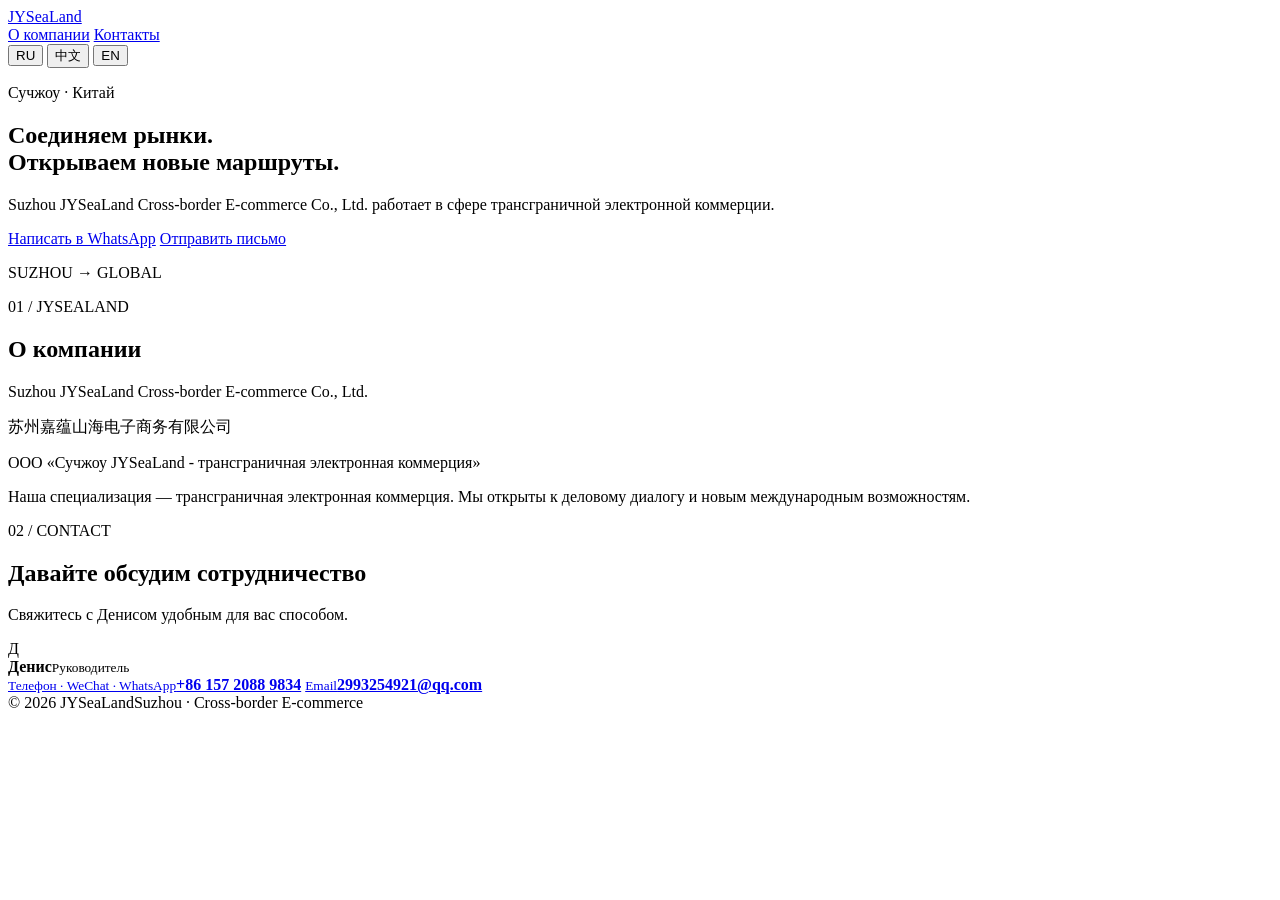
==== index.html @ 82a970c0 "Add JYSeaLand website" ====
<!doctype html>
<html lang="ru">
<head>
  <meta charset="utf-8" />
  <meta name="viewport" content="width=device-width, initial-scale=1" />
  <meta name="description" content="Suzhou JYSeaLand Cross-border E-commerce Co., Ltd. — трансграничная электронная коммерция." />
  <title>JYSeaLand — Cross-border E-commerce</title>
  <link rel="stylesheet" href="styles.css" />
</head>
<body>
  <header class="nav shell">
    <a class="brand" href="#top" aria-label="JYSeaLand — главная">
      <span class="brand-mark" aria-hidden="true"><i></i></span>
      <span>JYSeaLand</span>
    </a>
    <nav aria-label="Основная навигация">
      <a data-i18n="navAbout" href="#about">О компании</a>
      <a data-i18n="navContact" href="#contact">Контакты</a>
    </nav>
    <div class="languages" role="group" aria-label="Язык сайта">
      <button type="button" data-lang="ru" class="active">RU</button>
      <button type="button" data-lang="zh">中文</button>
      <button type="button" data-lang="en">EN</button>
    </div>
  </header>

  <main id="top">
    <section class="hero shell">
      <div class="hero-copy">
        <p class="eyebrow" data-i18n="eyebrow">Сучжоу · Китай</p>
        <h1 data-i18n="heroTitle">Соединяем рынки.<br />Открываем новые маршруты.</h1>
        <p class="lead" data-i18n="heroText">Suzhou JYSeaLand Cross-border E-commerce Co., Ltd. работает в сфере трансграничной электронной коммерции.</p>
        <div class="actions">
          <a class="button primary" href="https://wa.me/8615720889834" data-i18n="writeWhatsApp">Написать в WhatsApp</a>
          <a class="button ghost" href="mailto:2993254921@qq.com" data-i18n="sendEmail">Отправить письмо</a>
        </div>
      </div>
      <div class="hero-art" aria-hidden="true">
        <div class="route route-a"></div>
        <div class="route route-b"></div>
        <span class="port p1"></span><span class="port p2"></span><span class="port p3"></span>
        <div class="globe"><span></span></div>
        <p>SUZHOU <b>→</b> GLOBAL</p>
      </div>
    </section>

    <section class="wave-band" aria-hidden="true"><div></div><div></div><div></div></section>

    <section id="about" class="about shell">
      <div>
        <p class="section-no">01 / JYSEALAND</p>
        <h2 data-i18n="aboutTitle">О компании</h2>
      </div>
      <div class="about-copy">
        <p class="company-en">Suzhou JYSeaLand Cross-border E-commerce Co., Ltd.</p>
        <p class="company-zh">苏州嘉蕴山海电子商务有限公司</p>
        <p class="company-ru">ООО «Сучжоу JYSeaLand - трансграничная электронная коммерция»</p>
        <p class="muted" data-i18n="aboutText">Наша специализация — трансграничная электронная коммерция. Мы открыты к деловому диалогу и новым международным возможностям.</p>
      </div>
    </section>

    <section id="contact" class="contact shell">
      <div class="contact-card">
        <div>
          <p class="section-no light">02 / CONTACT</p>
          <h2 data-i18n="contactTitle">Давайте обсудим сотрудничество</h2>
          <p data-i18n="contactText">Свяжитесь с Денисом удобным для вас способом.</p>
        </div>
        <div class="person">
          <span class="avatar">Д</span>
          <div><strong>Денис</strong><small data-i18n="role">Руководитель</small></div>
        </div>
        <div class="contact-links">
          <a href="tel:+8615720889834"><small data-i18n="phoneLabel">Телефон · WeChat · WhatsApp</small><strong>+86 157 2088 9834</strong></a>
          <a href="mailto:2993254921@qq.com"><small>Email</small><strong>2993254921@qq.com</strong></a>
        </div>
      </div>
    </section>
  </main>

  <footer class="shell"><span>© 2026 JYSeaLand</span><span data-i18n="footer">Suzhou · Cross-border E-commerce</span></footer>
  <script src="script.js"></script>
</body>
</html>
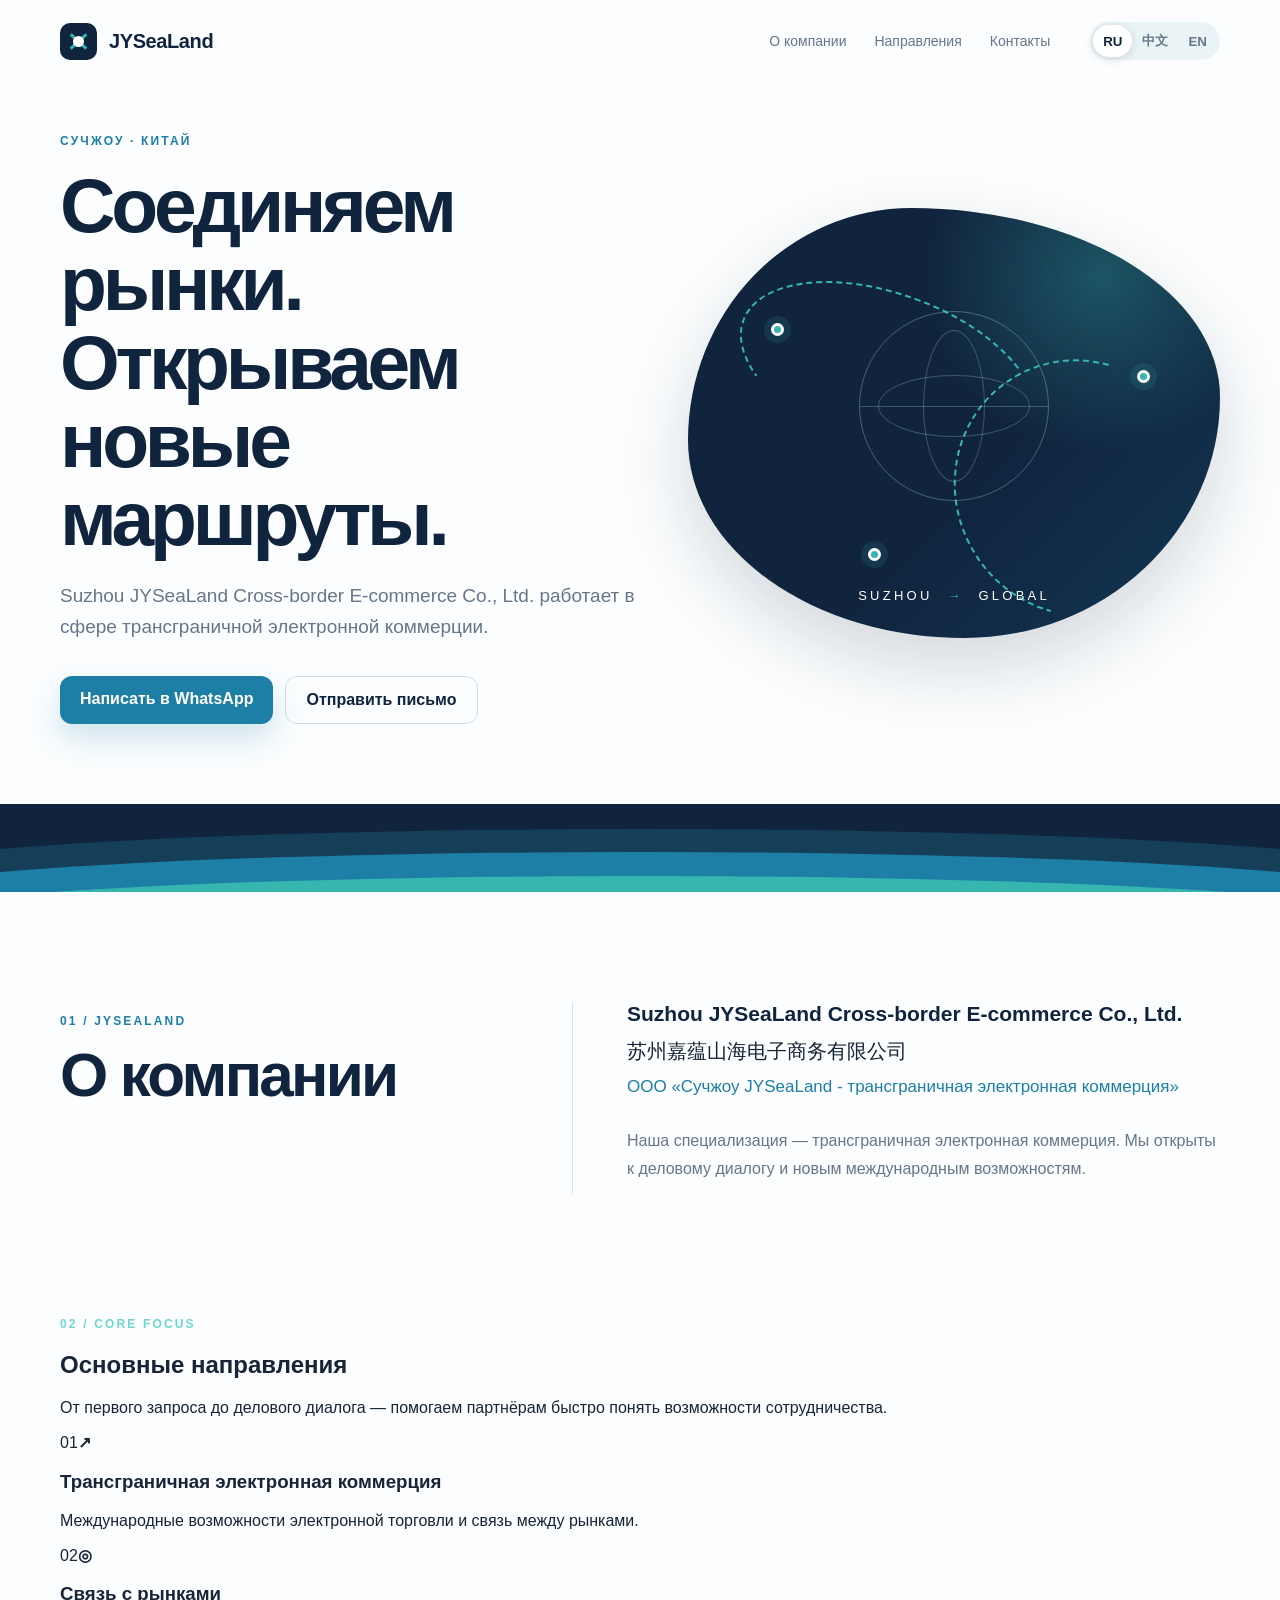
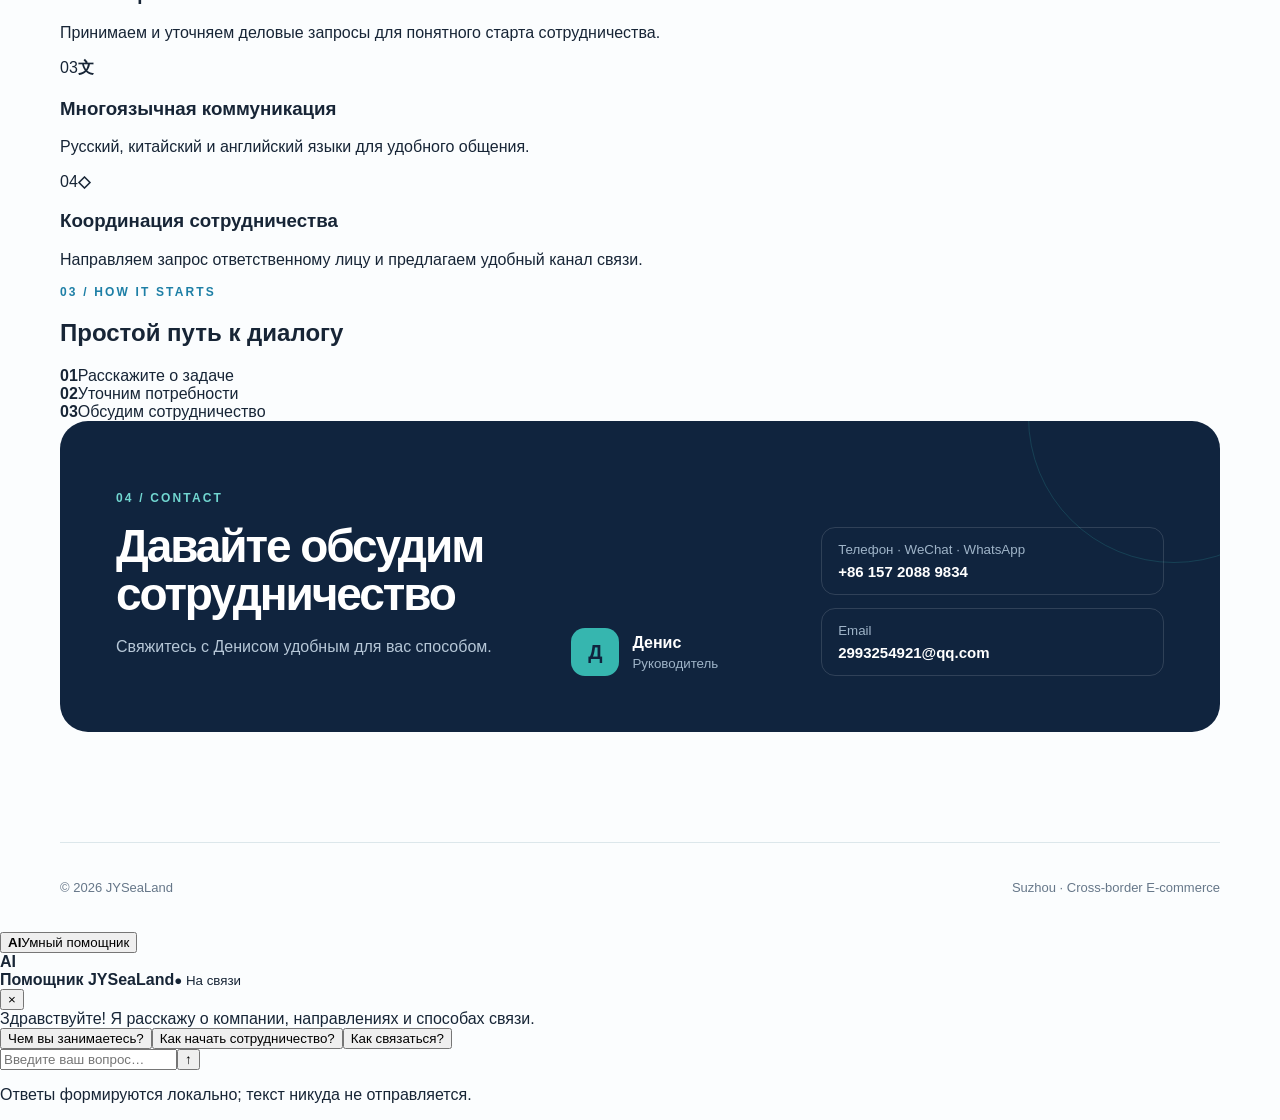
==== commit 9f85b6b4: "Improve company site content and structure" ====
--- a/index.html
+++ b/index.html
@@ -15,6 +15,7 @@
     </a>
     <nav aria-label="Основная навигация">
       <a data-i18n="navAbout" href="#about">О компании</a>
+      <a data-i18n="navBusiness" href="#business">Направления</a>
       <a data-i18n="navContact" href="#contact">Контакты</a>
     </nav>
     <div class="languages" role="group" aria-label="Язык сайта">
@@ -59,10 +60,30 @@
       </div>
     </section>
 
-    <section id="contact" class="contact shell">
+    <section id="business" class="business">
+      <div class="shell">
+        <div class="section-head reveal">
+          <div><p class="section-no light">02 / CORE FOCUS</p><h2 data-i18n="businessTitle">Основные направления</h2></div>
+          <p data-i18n="businessIntro">От первого запроса до делового диалога — помогаем партнёрам быстро понять возможности сотрудничества.</p>
+        </div>
+        <div class="service-grid">
+          <article class="service reveal"><span>01</span><b>↗</b><h3 data-i18n="service1Title">Трансграничная электронная коммерция</h3><p data-i18n="service1Text">Международные возможности электронной торговли и связь между рынками.</p></article>
+          <article class="service reveal"><span>02</span><b>◎</b><h3 data-i18n="service2Title">Связь с рынками</h3><p data-i18n="service2Text">Принимаем и уточняем деловые запросы для понятного старта сотрудничества.</p></article>
+          <article class="service reveal"><span>03</span><b>文</b><h3 data-i18n="service3Title">Многоязычная коммуникация</h3><p data-i18n="service3Text">Русский, китайский и английский языки для удобного общения.</p></article>
+          <article class="service reveal"><span>04</span><b>◇</b><h3 data-i18n="service4Title">Координация сотрудничества</h3><p data-i18n="service4Text">Направляем запрос ответственному лицу и предлагаем удобный канал связи.</p></article>
+        </div>
+      </div>
+    </section>
+
+    <section class="process shell reveal">
+      <p class="section-no">03 / HOW IT STARTS</p><h2 data-i18n="processTitle">Простой путь к диалогу</h2>
+      <div class="steps"><div><b>01</b><span data-i18n="step1">Расскажите о задаче</span></div><i></i><div><b>02</b><span data-i18n="step2">Уточним потребности</span></div><i></i><div><b>03</b><span data-i18n="step3">Обсудим сотрудничество</span></div></div>
+    </section>
+
+    <section id="contact" class="contact shell reveal">
       <div class="contact-card">
         <div>
-          <p class="section-no light">02 / CONTACT</p>
+          <p class="section-no light">04 / CONTACT</p>
           <h2 data-i18n="contactTitle">Давайте обсудим сотрудничество</h2>
           <p data-i18n="contactText">Свяжитесь с Денисом удобным для вас способом.</p>
         </div>
@@ -79,6 +100,14 @@
   </main>
 
   <footer class="shell"><span>© 2026 JYSeaLand</span><span data-i18n="footer">Suzhou · Cross-border E-commerce</span></footer>
+  <button class="chat-launch" type="button" aria-expanded="false"><b>AI</b><span data-i18n="chatButton">Умный помощник</span></button>
+  <section class="chat-panel" aria-hidden="true">
+    <header><div><b>AI</b><div><strong data-i18n="chatTitle">Помощник JYSeaLand</strong><small data-i18n="chatOnline">● На связи</small></div></div><button class="chat-close" type="button">×</button></header>
+    <div class="chat-body"><div class="message bot" data-i18n="chatWelcome">Здравствуйте! Я расскажу о компании, направлениях и способах связи.</div></div>
+    <div class="quick-questions"><button data-question="business" data-i18n="quickBusiness">Чем вы занимаетесь?</button><button data-question="cooperate" data-i18n="quickCooperate">Как начать сотрудничество?</button><button data-question="contact" data-i18n="quickContact">Как связаться?</button></div>
+    <form class="chat-input"><input autocomplete="off" data-i18n-placeholder="chatPlaceholder" placeholder="Введите ваш вопрос…" /><button type="submit">↑</button></form>
+    <p class="chat-note" data-i18n="chatNote">Ответы формируются локально; текст никуда не отправляется.</p>
+  </section>
   <script src="script.js"></script>
 </body>
 </html>
--- a/styles.css
+++ b/styles.css
@@ -0,0 +1,8 @@
+:root{--navy:#10243e;--deep:#0b1a2d;--blue:#1d7fa6;--teal:#36b6af;--mist:#eaf3f5;--ink:#172536;--muted:#667789;--white:#fff}
+*{box-sizing:border-box}html{scroll-behavior:smooth}body{margin:0;font-family:Inter,"Segoe UI","Microsoft YaHei",Arial,sans-serif;color:var(--ink);background:#fbfdfe}.shell{width:min(1160px,calc(100% - 48px));margin-inline:auto}.nav{height:82px;display:flex;align-items:center;gap:40px;position:relative;z-index:10}.brand{display:flex;align-items:center;gap:12px;text-decoration:none;color:var(--navy);font-size:20px;font-weight:800;letter-spacing:-.02em}.brand-mark{width:37px;height:37px;border-radius:10px;background:var(--navy);position:relative;display:block}.brand-mark:before,.brand-mark:after{content:"";position:absolute;left:8px;top:17px;width:21px;height:3px;background:var(--teal);transform:rotate(42deg)}.brand-mark:after{transform:rotate(-42deg)}.brand-mark i{position:absolute;inset:13px;background:white;border-radius:50%;z-index:2}.nav nav{display:flex;gap:28px;margin-left:auto}.nav nav a{color:var(--muted);text-decoration:none;font-size:14px}.nav nav a:hover{color:var(--blue)}.languages{display:flex;background:var(--mist);padding:3px;border-radius:99px}.languages button{border:0;background:transparent;color:var(--muted);padding:7px 10px;border-radius:99px;font-weight:700;cursor:pointer}.languages button.active{background:white;color:var(--navy);box-shadow:0 2px 10px #1232}
+.hero{min-height:610px;display:grid;grid-template-columns:1.04fr .96fr;align-items:center;gap:52px;padding-block:40px 80px}.eyebrow,.section-no{text-transform:uppercase;color:var(--blue);font-size:12px;font-weight:800;letter-spacing:.18em}.hero h1{margin:18px 0 22px;font-size:clamp(48px,6vw,78px);line-height:1.02;letter-spacing:-.055em;color:var(--navy)}.lead{font-size:19px;line-height:1.65;color:var(--muted);max-width:610px}.actions{display:flex;gap:12px;margin-top:34px;flex-wrap:wrap}.button{padding:14px 20px;border-radius:12px;text-decoration:none;font-weight:750}.primary{background:var(--blue);color:white;box-shadow:0 14px 30px #1d7fa633}.primary:hover{background:#176d90}.ghost{border:1px solid #ccdce3;color:var(--navy)}
+.hero-art{height:430px;border-radius:42% 58% 48% 52%/54% 44% 56% 46%;background:var(--navy);position:relative;overflow:hidden;box-shadow:0 30px 70px #10243e2a}.hero-art:before{content:"";position:absolute;inset:0;background:radial-gradient(circle at 78% 16%,#36b6af55,transparent 32%),linear-gradient(135deg,transparent 58%,#1d7fa633)}.globe{width:190px;height:190px;border:1px solid #b5e8e555;border-radius:50%;position:absolute;left:50%;top:46%;transform:translate(-50%,-50%)}.globe:before,.globe:after{content:"";position:absolute;border:1px solid #b5e8e544;border-radius:50%;inset:18px 63px}.globe:after{inset:63px 18px}.globe span{position:absolute;left:0;right:0;top:50%;border-top:1px solid #b5e8e544}.route{position:absolute;border:2px dashed var(--teal);border-color:var(--teal) transparent transparent var(--teal);border-radius:50%;transform:rotate(20deg)}.route-a{width:310px;height:160px;left:45px;top:85px}.route-b{width:250px;height:260px;right:15px;bottom:20px;transform:rotate(-30deg)}.port{position:absolute;width:13px;height:13px;border:3px solid white;background:var(--teal);border-radius:50%;box-shadow:0 0 0 7px #36b6af22}.p1{left:83px;top:115px}.p2{right:70px;top:162px}.p3{left:180px;bottom:77px}.hero-art p{position:absolute;left:0;right:0;bottom:22px;text-align:center;color:#fff;font-size:13px;letter-spacing:.25em}.hero-art p b{color:var(--teal);padding:0 8px}.wave-band{height:88px;position:relative;overflow:hidden;background:var(--navy)}.wave-band div{position:absolute;width:120%;height:90px;left:-10%;border-radius:50%;top:25px;background:#153e59}.wave-band div:nth-child(2){top:48px;background:var(--blue)}.wave-band div:nth-child(3){top:72px;background:var(--teal)}
+.about{display:grid;grid-template-columns:.8fr 1.2fr;gap:80px;padding-block:110px}.about h2,.contact h2{font-size:clamp(38px,5vw,62px);line-height:1.05;letter-spacing:-.045em;color:var(--navy);margin:14px 0}.about-copy{border-left:1px solid #d7e4e9;padding-left:54px}.about-copy p{margin:0 0 12px}.company-en{font-size:21px;font-weight:800;color:var(--navy)}.company-zh{font-size:20px}.company-ru{font-size:17px;color:var(--blue)}.muted{color:var(--muted);line-height:1.75;padding-top:18px;max-width:650px}
+.contact{padding-bottom:110px}.contact-card{background:var(--navy);color:white;border-radius:28px;padding:56px;display:grid;grid-template-columns:1.2fr .6fr 1fr;gap:44px;align-items:end;position:relative;overflow:hidden}.contact-card:after{content:"";position:absolute;width:290px;height:290px;border:1px solid #36b6af33;border-radius:50%;right:-100px;top:-150px}.section-no.light{color:#71d6d0}.contact h2{color:white;font-size:46px}.contact-card p{color:#b6c7d7;line-height:1.6}.person{display:flex;align-items:center;gap:13px}.avatar{width:48px;height:48px;border-radius:14px;background:var(--teal);display:grid;place-items:center;color:var(--navy);font-weight:900;font-size:20px}.person strong,.person small{display:block}.person small{color:#9fb4c8;margin-top:4px}.contact-links{display:grid;gap:13px;position:relative;z-index:2}.contact-links a{display:block;color:white;text-decoration:none;padding:14px 16px;border:1px solid #ffffff22;border-radius:14px}.contact-links a:hover{background:#ffffff0b;border-color:#36b6af88}.contact-links small,.contact-links strong{display:block}.contact-links small{color:#9fb4c8;margin-bottom:6px}.contact-links strong{font-size:15px}footer{min-height:90px;border-top:1px solid #dce7eb;display:flex;justify-content:space-between;align-items:center;color:var(--muted);font-size:13px}
+@media(max-width:850px){.nav nav{display:none}.hero{grid-template-columns:1fr;min-height:auto;padding-top:55px}.hero-art{height:360px}.about{grid-template-columns:1fr;gap:30px;padding-block:75px}.about-copy{padding-left:0;border-left:0}.contact-card{grid-template-columns:1fr;padding:38px}.contact h2{font-size:38px}}@media(max-width:560px){.shell{width:min(100% - 28px,1160px)}.nav{gap:14px}.brand span:last-child{font-size:17px}.languages button{padding:6px 7px}.hero h1{font-size:44px}.hero-art{height:315px}.globe{width:150px;height:150px}.contact-card{padding:28px}.company-en{font-size:18px}footer{align-items:flex-start;justify-content:center;flex-direction:column;gap:6px}}
+
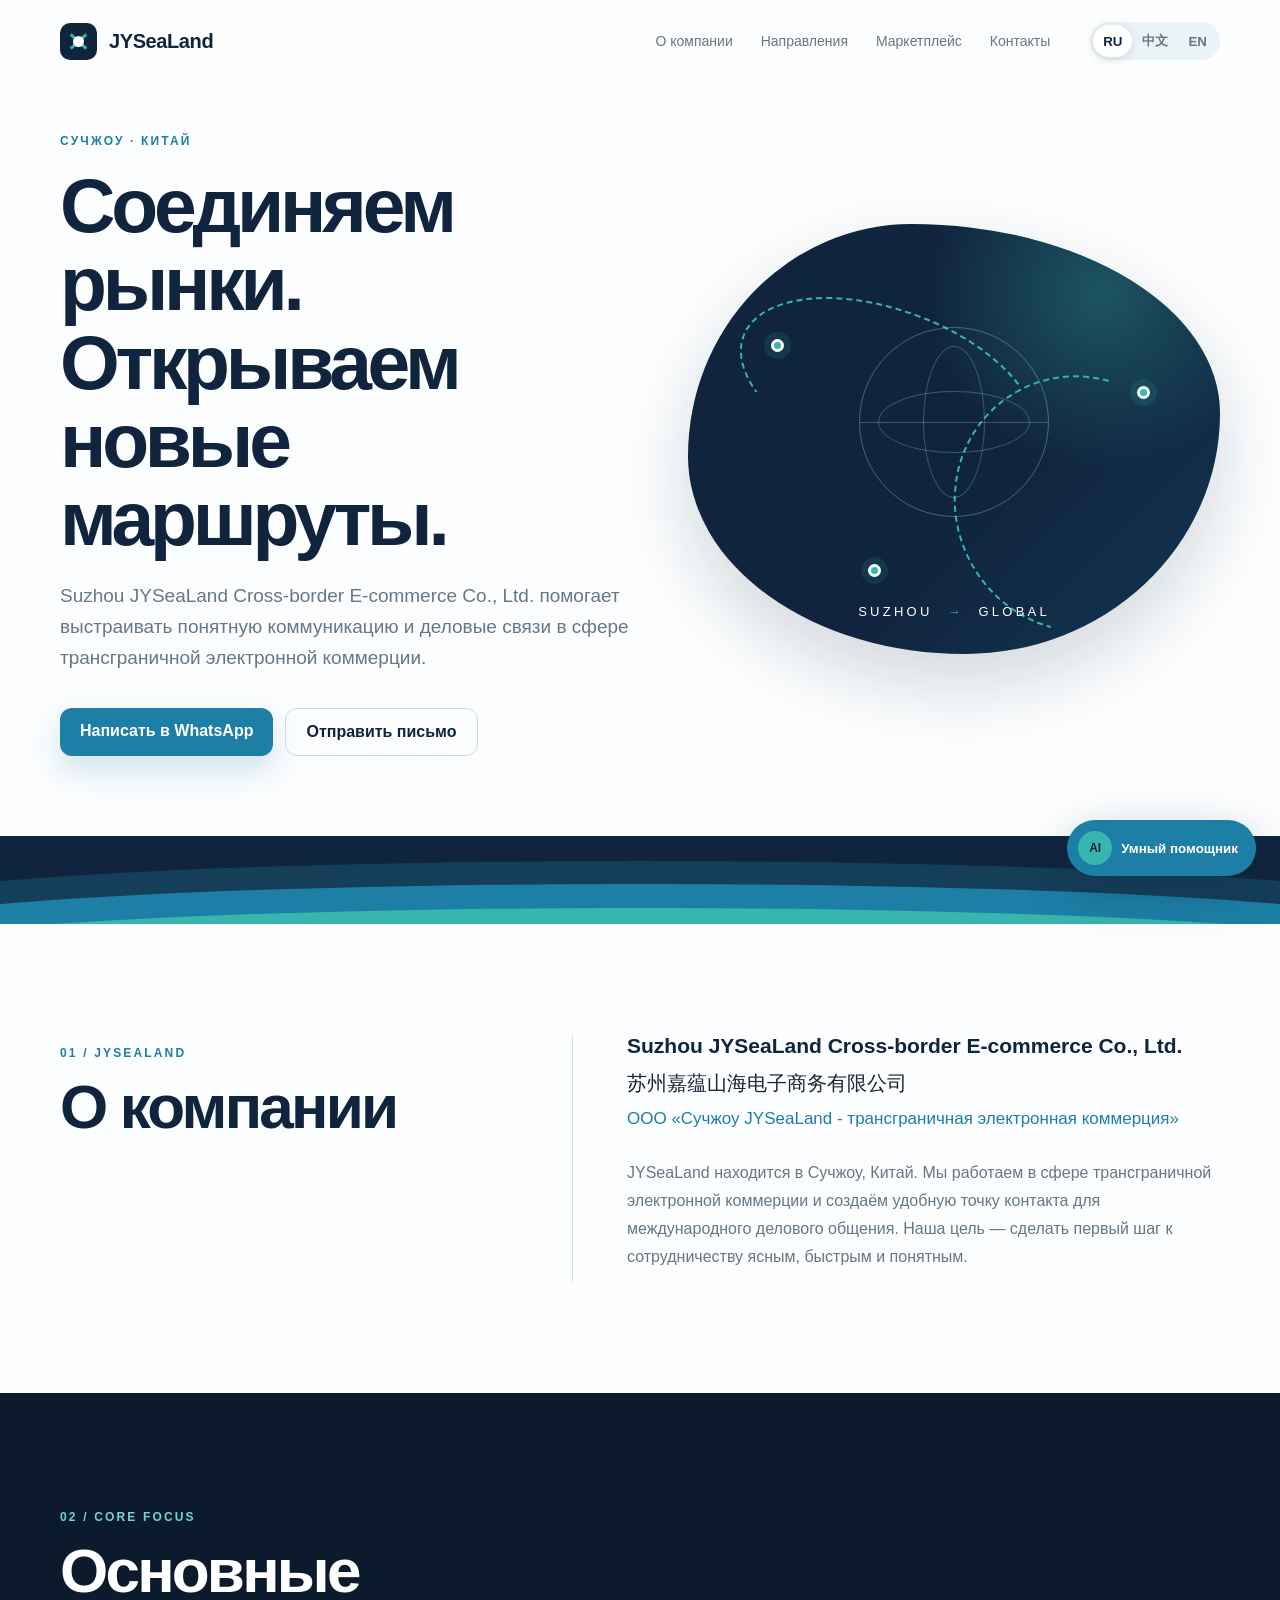
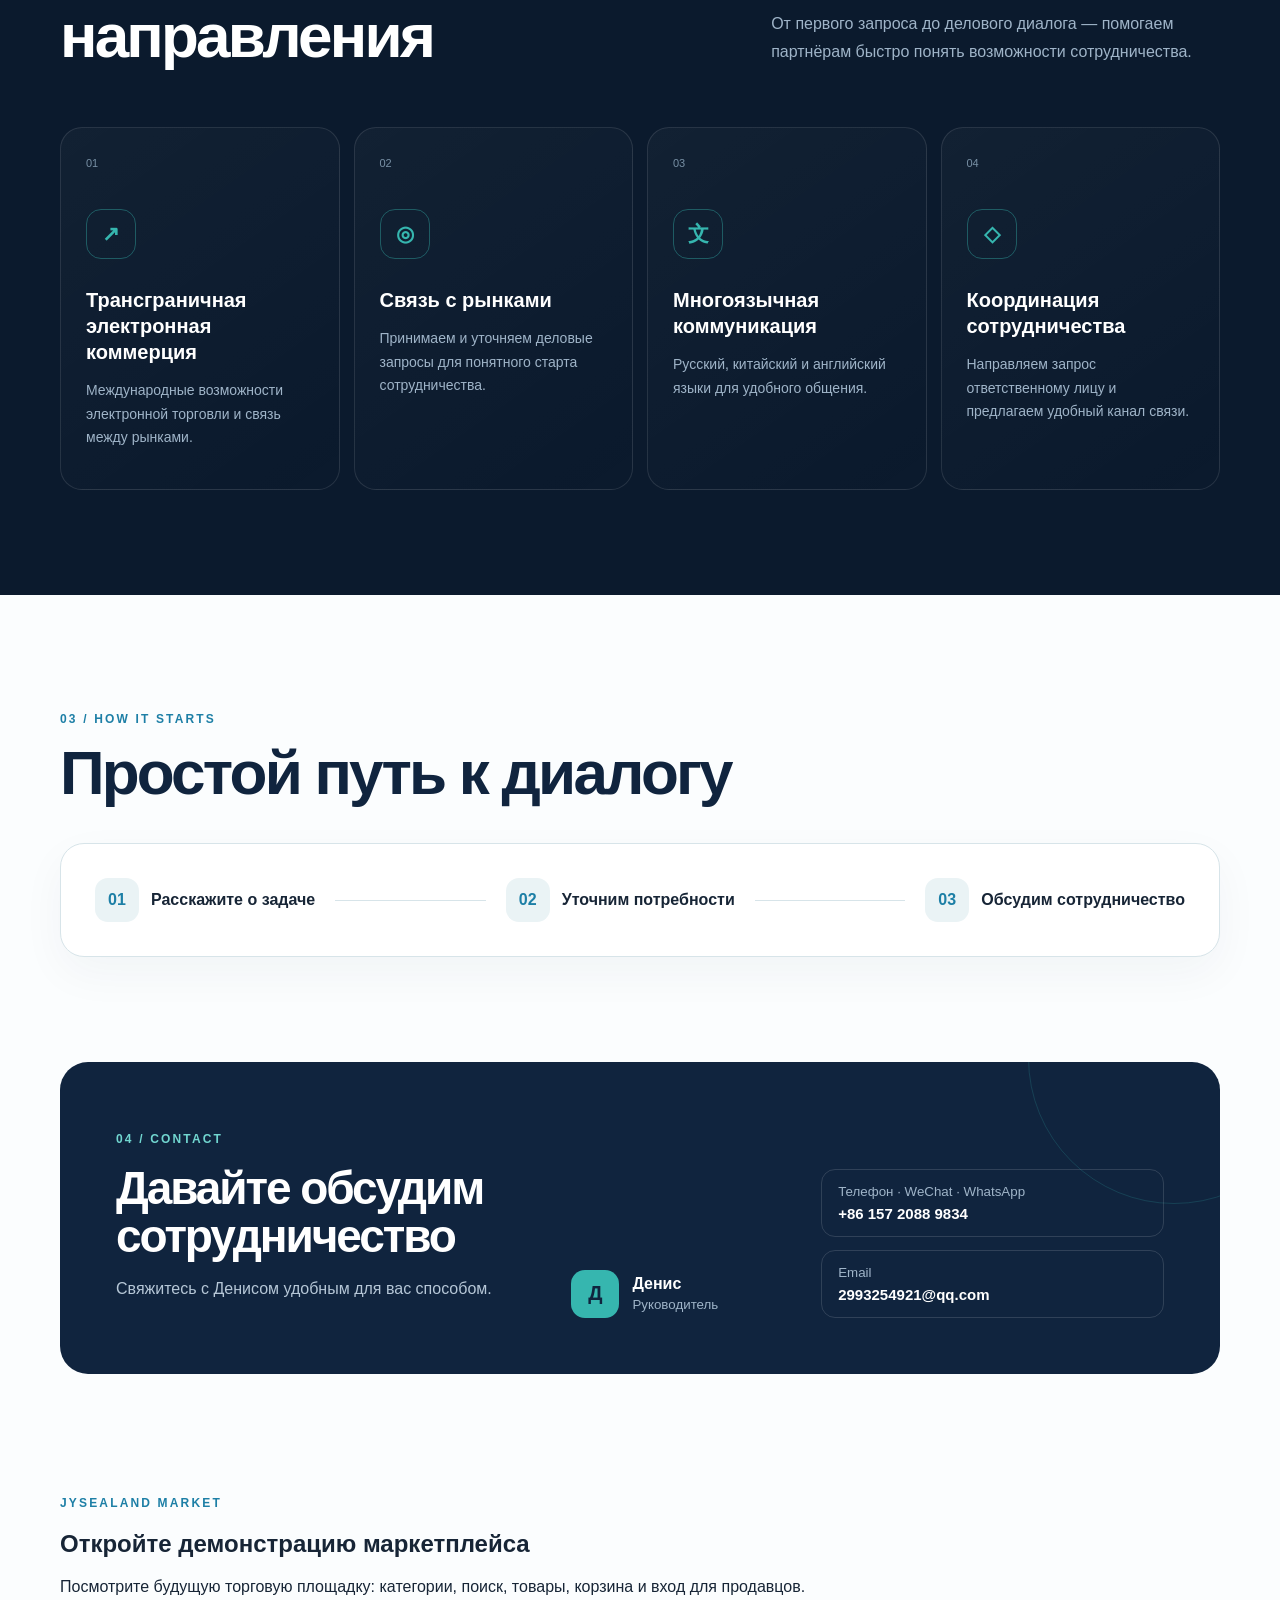
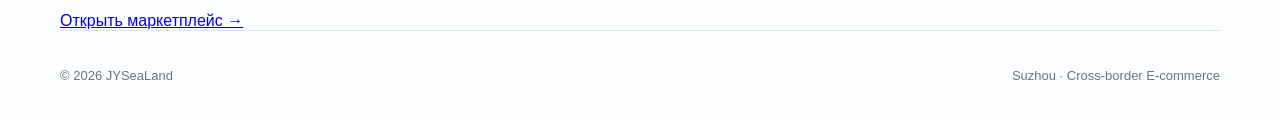
==== commit d2bd5dfd: "Add marketplace entry to company site" ====
--- a/index.html
+++ b/index.html
@@ -16,6 +16,7 @@
     <nav aria-label="Основная навигация">
       <a data-i18n="navAbout" href="#about">О компании</a>
       <a data-i18n="navBusiness" href="#business">Направления</a>
+      <a data-i18n="navShop" href="shop/">Маркетплейс</a>
       <a data-i18n="navContact" href="#contact">Контакты</a>
     </nav>
     <div class="languages" role="group" aria-label="Язык сайта">
@@ -97,6 +98,10 @@
         </div>
       </div>
     </section>
+    <section class="market-entry shell reveal">
+      <div><p class="section-no">JYSEALAND MARKET</p><h2 data-i18n="shopTitle">Откройте демонстрацию маркетплейса</h2><p data-i18n="shopText">Посмотрите будущую торговую площадку: категории, поиск, товары, корзина и вход для продавцов.</p></div>
+      <a href="shop/" data-i18n="shopCta">Открыть маркетплейс →</a>
+    </section>
   </main>
 
   <footer class="shell"><span>© 2026 JYSeaLand</span><span data-i18n="footer">Suzhou · Cross-border E-commerce</span></footer>
--- a/styles.css
+++ b/styles.css
@@ -5,4 +5,9 @@
 .about{display:grid;grid-template-columns:.8fr 1.2fr;gap:80px;padding-block:110px}.about h2,.contact h2{font-size:clamp(38px,5vw,62px);line-height:1.05;letter-spacing:-.045em;color:var(--navy);margin:14px 0}.about-copy{border-left:1px solid #d7e4e9;padding-left:54px}.about-copy p{margin:0 0 12px}.company-en{font-size:21px;font-weight:800;color:var(--navy)}.company-zh{font-size:20px}.company-ru{font-size:17px;color:var(--blue)}.muted{color:var(--muted);line-height:1.75;padding-top:18px;max-width:650px}
 .contact{padding-bottom:110px}.contact-card{background:var(--navy);color:white;border-radius:28px;padding:56px;display:grid;grid-template-columns:1.2fr .6fr 1fr;gap:44px;align-items:end;position:relative;overflow:hidden}.contact-card:after{content:"";position:absolute;width:290px;height:290px;border:1px solid #36b6af33;border-radius:50%;right:-100px;top:-150px}.section-no.light{color:#71d6d0}.contact h2{color:white;font-size:46px}.contact-card p{color:#b6c7d7;line-height:1.6}.person{display:flex;align-items:center;gap:13px}.avatar{width:48px;height:48px;border-radius:14px;background:var(--teal);display:grid;place-items:center;color:var(--navy);font-weight:900;font-size:20px}.person strong,.person small{display:block}.person small{color:#9fb4c8;margin-top:4px}.contact-links{display:grid;gap:13px;position:relative;z-index:2}.contact-links a{display:block;color:white;text-decoration:none;padding:14px 16px;border:1px solid #ffffff22;border-radius:14px}.contact-links a:hover{background:#ffffff0b;border-color:#36b6af88}.contact-links small,.contact-links strong{display:block}.contact-links small{color:#9fb4c8;margin-bottom:6px}.contact-links strong{font-size:15px}footer{min-height:90px;border-top:1px solid #dce7eb;display:flex;justify-content:space-between;align-items:center;color:var(--muted);font-size:13px}
 @media(max-width:850px){.nav nav{display:none}.hero{grid-template-columns:1fr;min-height:auto;padding-top:55px}.hero-art{height:360px}.about{grid-template-columns:1fr;gap:30px;padding-block:75px}.about-copy{padding-left:0;border-left:0}.contact-card{grid-template-columns:1fr;padding:38px}.contact h2{font-size:38px}}@media(max-width:560px){.shell{width:min(100% - 28px,1160px)}.nav{gap:14px}.brand span:last-child{font-size:17px}.languages button{padding:6px 7px}.hero h1{font-size:44px}.hero-art{height:315px}.globe{width:150px;height:150px}.contact-card{padding:28px}.company-en{font-size:18px}footer{align-items:flex-start;justify-content:center;flex-direction:column;gap:6px}}
+
+.business{background:var(--deep);color:#fff;padding:105px 0}.section-head{display:grid;grid-template-columns:1fr .7fr;align-items:end;gap:70px;margin-bottom:45px}.section-head h2,.process h2{font-size:clamp(38px,5vw,62px);line-height:1.05;letter-spacing:-.045em;margin:14px 0}.section-head h2{color:#fff}.section-head>p{color:#9fb4c8;line-height:1.75}.service-grid{display:grid;grid-template-columns:repeat(4,1fr);gap:14px}.service{min-height:315px;border:1px solid #ffffff1c;border-radius:22px;padding:25px;background:linear-gradient(145deg,#ffffff08,transparent);transition:.3s}.service:hover{transform:translateY(-8px);border-color:#36b6af77}.service>span{font-size:11px;color:#7890a5}.service>b{display:grid;place-items:center;width:50px;height:50px;margin:38px 0 28px;border:1px solid #36b6af66;border-radius:15px;color:var(--teal);font-size:21px}.service h3{font-size:20px;line-height:1.3;margin:0 0 14px}.service p{color:#9fb4c8;font-size:14px;line-height:1.7}.process{padding-block:105px}.process h2{color:var(--navy);margin-bottom:38px}.steps{display:flex;align-items:center;background:#fff;border:1px solid #d7e4e9;border-radius:24px;padding:34px;box-shadow:0 16px 45px #10243e0b}.steps div{display:flex;align-items:center;gap:12px;white-space:nowrap}.steps b{width:44px;height:44px;border-radius:13px;background:var(--mist);display:grid;place-items:center;color:var(--blue)}.steps span{font-weight:700}.steps i{height:1px;background:#d7e4e9;flex:1;margin:0 20px}
+.reveal{opacity:0;transform:translateY(24px);transition:opacity .7s,transform .7s}.reveal.visible{opacity:1;transform:none}.hero-art{animation:morph 9s ease-in-out infinite}.port{animation:pulse 2s infinite}.p2{animation-delay:.6s}.p3{animation-delay:1.2s}@keyframes morph{50%{border-radius:55% 45% 59% 41%/42% 58% 42% 58%}}@keyframes pulse{50%{box-shadow:0 0 0 13px #36b6af09}}
+.chat-launch{position:fixed;right:24px;bottom:24px;z-index:60;border:0;border-radius:99px;background:var(--blue);color:#fff;padding:11px 18px 11px 11px;display:flex;align-items:center;gap:9px;box-shadow:0 16px 45px #10243e44;cursor:pointer;font-weight:750}.chat-launch b,.chat-panel header>div>b{width:34px;height:34px;display:grid;place-items:center;border-radius:50%;background:var(--teal);color:var(--navy);font-size:12px}.chat-panel{position:fixed;right:24px;bottom:84px;width:min(385px,calc(100vw - 28px));height:550px;max-height:calc(100vh - 110px);z-index:70;background:#fff;border-radius:22px;box-shadow:0 25px 80px #071a2f42;display:flex;flex-direction:column;overflow:hidden;opacity:0;transform:translateY(18px) scale(.97);pointer-events:none;transition:.25s}.chat-panel.open{opacity:1;transform:none;pointer-events:auto}.chat-panel header{background:var(--navy);color:#fff;padding:16px 18px;display:flex;justify-content:space-between;align-items:center}.chat-panel header>div{display:flex;gap:10px;align-items:center}.chat-panel header strong,.chat-panel header small{display:block}.chat-panel header small{font-size:11px;color:#87d9bd;margin-top:4px}.chat-close{border:0;background:none;color:#fff;font-size:27px;cursor:pointer}.chat-body{flex:1;padding:18px;overflow-y:auto;background:#f5f9fa}.message{padding:11px 13px;border-radius:15px;line-height:1.5;font-size:13px;max-width:87%;margin-bottom:10px;white-space:pre-line}.message.bot{background:#fff;border:1px solid #e1eaed;border-top-left-radius:4px}.message.user{background:var(--blue);color:#fff;margin-left:auto;border-bottom-right-radius:4px}.quick-questions{display:flex;gap:6px;overflow-x:auto;padding:10px 14px 4px}.quick-questions button{white-space:nowrap;border:1px solid #cfe1e6;background:#fff;color:var(--blue);border-radius:99px;padding:7px 10px;font-size:11px;cursor:pointer}.chat-input{display:flex;gap:8px;padding:10px 14px}.chat-input input{flex:1;min-width:0;border:1px solid #d6e3e7;border-radius:12px;padding:12px;outline:none}.chat-input button{width:40px;border:0;border-radius:12px;background:var(--blue);color:#fff;font-size:20px}.chat-note{margin:0 14px 11px;color:#8494a1;font-size:9px;text-align:center}
+@media(max-width:900px){.service-grid{grid-template-columns:1fr 1fr}.section-head{grid-template-columns:1fr;gap:10px}}@media(max-width:560px){.service-grid{grid-template-columns:1fr}.business,.process{padding-block:72px}.service{min-height:260px}.steps{flex-direction:column;align-items:stretch}.steps i{height:22px;width:1px;flex:none;margin:7px 0 7px 21px}.chat-launch{right:14px;bottom:14px}.chat-launch span{display:none}.chat-panel{right:14px;bottom:70px}}@media(prefers-reduced-motion:reduce){*{animation:none!important;transition:none!important}.reveal{opacity:1;transform:none}}
 
